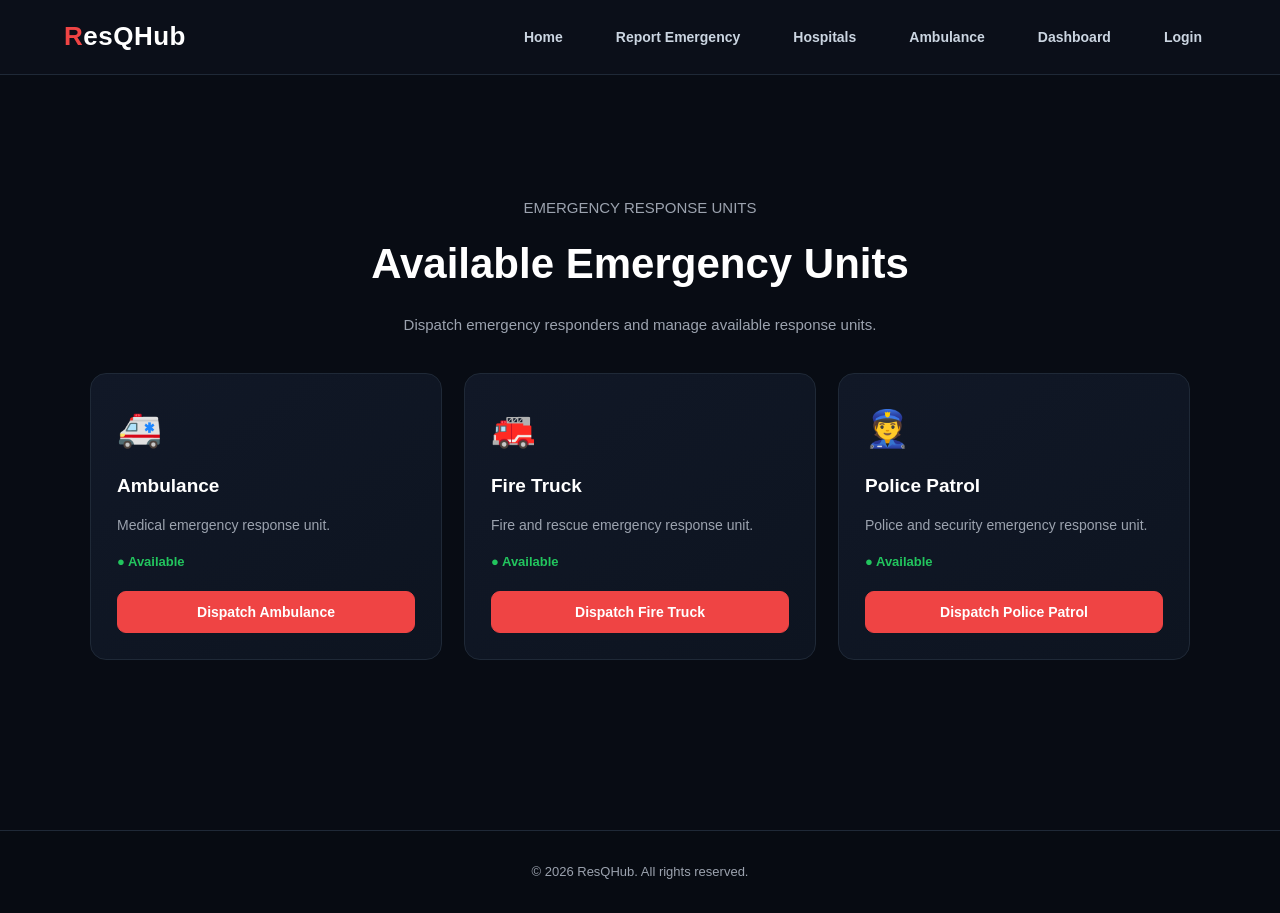
==== src/main/resources/static/ambulance.html @ dcc4bdd3 "Update ResQHub frontend UI" ====
<!DOCTYPE html>
<html lang="en">

<head>
    <meta charset="UTF-8">
    <meta name="viewport" content="width=device-width, initial-scale=1.0">

    <title>Emergency Units - ResQHub</title>

    <link rel="stylesheet" href="style.css">
</head>

<body>

    <!-- Navigation Bar -->
    <header>

        <h2>ResQHub</h2>

        <nav>
            <a href="index.html">Home</a>
            <a href="emergency.html">Report Emergency</a>
            <a href="hospital.html">Hospitals</a>
            <a href="ambulance.html">Ambulance</a>
            <a href="dashboard.html">Dashboard</a>
            <a href="login.html">Login</a>
        </nav>

    </header>


    <!-- Emergency Units -->

    <main>

        <section class="ambulance-page">

            <div class="ambulance-header">

                <p class="section-tag">
                    EMERGENCY RESPONSE UNITS
                </p>

                <h1>
                    Available Emergency Units
                </h1>

                <p>
                    Dispatch emergency responders and manage
                    available response units.
                </p>

            </div>


            <!-- Responder Cards -->

            <div class="ambulance-container">


                <!-- Ambulance -->

                <div class="ambulance-card">

                    <div class="ambulance-icon">
                        🚑
                    </div>

                    <h3>
                        Ambulance
                    </h3>

                    <p>
                        Medical emergency response unit.
                    </p>

                    <span class="unit-available">
                        ● Available
                    </span>

                    <button
                        class="request-btn"
                        onclick="dispatchResponder('AMBULANCE')">

                        Dispatch Ambulance

                    </button>

                </div>


                <!-- Fire Truck -->

                <div class="ambulance-card">

                    <div class="ambulance-icon">
                        🚒
                    </div>

                    <h3>
                        Fire Truck
                    </h3>

                    <p>
                        Fire and rescue emergency response unit.
                    </p>

                    <span class="unit-available">
                        ● Available
                    </span>

                    <button
                        class="request-btn"
                        onclick="dispatchResponder('FIRE_TRUCK')">

                        Dispatch Fire Truck

                    </button>

                </div>


                <!-- Police Patrol -->

                <div class="ambulance-card">

                    <div class="ambulance-icon">
                        👮
                    </div>

                    <h3>
                        Police Patrol
                    </h3>

                    <p>
                        Police and security emergency response unit.
                    </p>

                    <span class="unit-available">
                        ● Available
                    </span>

                    <button
                        class="request-btn"
                        onclick="dispatchResponder('POLICE_PATROL')">

                        Dispatch Police Patrol

                    </button>

                </div>


            </div>

        </section>

    </main>


    <!-- Footer -->

    <footer>

        <p>
            © 2026 ResQHub. All rights reserved.
        </p>

    </footer>


    <script>

        function dispatchResponder(responderType) {

            alert(
                responderType +
                " dispatch request submitted successfully!"
            );

        }

    </script>

</body>

</html>
---- src/main/resources/static/style.css ----
/* =========================================
   ResQHub - Professional Emergency UI
   ========================================= */

/* ---------- Basic Reset ---------- */

* {
    margin: 0;
    padding: 0;
    box-sizing: border-box;
}

html {
    scroll-behavior: smooth;
}

body {
    font-family: Arial, Helvetica, sans-serif;
    background: #080c14;
    color: #f3f4f6;
    line-height: 1.6;
}

/* ---------- Common Container ---------- */

.container {
    width: 90%;
    max-width: 1200px;
    margin: auto;
}

/* ---------- Navigation Bar ---------- */

header {
    background: #0b0f19;
    border-bottom: 1px solid #1f2937;
    padding: 16px 0;
    position: sticky;
    top: 0;
    z-index: 1000;
}

header h2 {
    color: #ffffff;
    font-size: 26px;
    font-weight: 800;
    letter-spacing: 0.5px;
}
header {
    background: #0b0f19;
    border-bottom: 1px solid #1f2937;
    padding: 16px 5%;
    position: sticky;
    top: 0;
    z-index: 1000;

    display: flex;
    align-items: center;
    justify-content: space-between;
    gap: 20px;
}
header h2::first-letter {
    color: #ef4444;
}

nav {
    display: flex;
    align-items: center;
    gap: 25px;
}
nav a {
    color: #cbd5e1;
    text-decoration: none;
    font-size: 14px;
    font-weight: 600;
    padding: 8px 14px;
    border-radius: 8px;
    transition: all 0.3s ease;
}

nav a:hover {
    color: #ffffff;
    background: rgba(239, 68, 68, 0.12);
}


/* ---------- Main Sections ---------- */

main,
section {
    padding: 50px 0;
}

/* ---------- Hero Section ---------- */

.hero {
    min-height: 560px;
    display: flex;
    align-items: center;
    background:
        radial-gradient(circle at 85% 20%, rgba(239, 68, 68, 0.18), transparent 30%),
        radial-gradient(circle at 10% 80%, rgba(239, 68, 68, 0.08), transparent 25%),
        #080c14;
    position: relative;
    overflow: hidden;
}
.hero h1 {
    font-size: 58px;
    line-height: 1.08;
    font-weight: 800;
    color: #ffffff;
    margin-bottom: 22px;
    letter-spacing: -1px;
}

.hero h1 span {
    color: #ef4444;
}

.hero p {
    color: #9ca3af;
    max-width: 650px;
    font-size: 17px;
    margin-bottom: 30px;
}

/* ---------- Buttons ---------- */

button,
.btn {
    display: inline-block;
    border: none;
    cursor: pointer;
    text-decoration: none;
    padding: 13px 24px;
    border-radius: 10px;
    font-weight: 700;
    font-size: 14px;
    transition: all 0.3s ease;
}

.btn-primary,
button {
    background: #dc2626;
    color: #ffffff;
}
.btn-primary:hover,
button:hover {
    background: #ef4444;
    transform: translateY(-3px);
    box-shadow: 0 8px 20px rgba(239, 68, 68, 0.25);
}

.btn-secondary {
    background: #ffffff;
    color: #111827;
}

.btn-secondary:hover {
    background: #e5e7eb;
    transform: translateY(-2px);
}

/* ---------- Cards ---------- */

.card {
    background: linear-gradient(145deg, #111827, #0d1420);
    border: 1px solid #1f2937;
    border-radius: 16px;
    padding: 26px;
    transition: all 0.3s ease;
}
.card:hover {
    transform: translateY(-6px);
    border-color: rgba(239, 68, 68, 0.5);
    box-shadow: 0 12px 35px rgba(0, 0, 0, 0.35);
}

.card h3 {
    color: #ffffff;
    margin-bottom: 10px;
}

.card p {
    color: #9ca3af;
}

/* ---------- Dashboard Cards ---------- */

.dashboard-grid {
    display: grid;
    grid-template-columns: repeat(4, 1fr);
    gap: 18px;
}

.stat-card {
    background: #111827;
    border: 1px solid #1f2937;
    border-left: 4px solid #ef4444;
    border-radius: 14px;
    padding: 20px;
}

.stat-card h4 {
    color: #9ca3af;
    font-size: 13px;
    text-transform: uppercase;
    margin-bottom: 8px;
}

.stat-card .number {
    color: #ffffff;
    font-size: 30px;
    font-weight: 800;
}

/* ---------- Emergency Status ---------- */

.status {
    display: inline-block;
    padding: 5px 12px;
    border-radius: 20px;
    font-size: 12px;
    font-weight: 700;
}

.status-available {
    background: rgba(16, 185, 129, 0.15);
    color: #34d399;
}

.status-busy {
    background: rgba(239, 68, 68, 0.15);
    color: #f87171;
}

.status-warning {
    background: rgba(234, 179, 8, 0.15);
    color: #facc15;
}

/* ---------- Forms ---------- */

form {
    background: #111827;
    border: 1px solid #1f2937;
    border-radius: 16px;
    padding: 25px;
}

label {
    display: block;
    color: #d1d5db;
    font-size: 14px;
    font-weight: 600;
    margin-bottom: 7px;
}

input,
select,
textarea {
    width: 100%;
    padding: 12px 14px;
    background: #0b1220;
    color: #ffffff;
    border: 1px solid #374151;
    border-radius: 10px;
    outline: none;
    font-size: 14px;
    margin-bottom: 16px;
}

input:focus,
select:focus,
textarea:focus {
    border-color: #ef4444;
    box-shadow: 0 0 0 2px rgba(239, 68, 68, 0.15);
}

textarea {
    min-height: 120px;
    resize: vertical;
}

/* ---------- Tables ---------- */

table {
    width: 100%;
    border-collapse: collapse;
    background: #111827;
    border-radius: 14px;
    overflow: hidden;
}

th {
    background: #1f2937;
    color: #ffffff;
    text-align: left;
    padding: 14px;
    font-size: 13px;
}

td {
    padding: 14px;
    color: #cbd5e1;
    border-top: 1px solid #1f2937;
}

/* ---------- Section Heading ---------- */

.section-title {
    text-align: center;
    margin-bottom: 35px;
}

.section-title h2 {
    color: #ffffff;
    font-size: 34px;
    font-weight: 800;
    margin-bottom: 12px;
    letter-spacing: -0.5px;
}

.section-title p {
    color: #9ca3af;
    max-width: 650px;
    margin: auto;
    font-size: 15px;
}


/* ---------- Footer ---------- */

footer {
    background: #070b12;
    border-top: 1px solid #1f2937;
    color: #9ca3af;
    text-align: center;
    padding: 30px 20px;
    margin-top: 50px;
}

footer p {
    font-size: 13px;
    line-height: 1.7;
}

/* ---------- Responsive Design ---------- */

@media (max-width: 900px) {

    .dashboard-grid {
        grid-template-columns: repeat(2, 1fr);
    }

    .hero h1 {
        font-size: 42px;
    }

    nav {
        gap: 15px;
    }
}

@media (max-width: 600px) {

    .container {
        width: 92%;
    }

    header {
        padding: 12px 0;
    }

    nav {
    flex-wrap: wrap;
    justify-content: center;
    gap: 8px;
    margin-top: 10px;
}

    .dashboard-grid {
        grid-template-columns: 1fr;
    }

    .hero {
        min-height: 420px;
    }

    .hero h1 {
        font-size: 36px;
    }

    .hero p {
        font-size: 15px;
    }

    .card,
    form {
        padding: 18px;
    }

    table {
        display: block;
        overflow-x: auto;
    }
}
/* ---------- Services Layout ---------- */

.service-container {
    display: grid;
    grid-template-columns: repeat(3, 1fr);
    gap: 22px;
    margin-top: 30px;
}
/* ---------- Service Cards ---------- */

.service-card {
    background: linear-gradient(145deg, #111827, #0d1420);
    border: 1px solid #1f2937;
    border-radius: 16px;
    padding: 26px;
    transition: all 0.3s ease;
}

.service-card:hover {
    transform: translateY(-6px);
    border-color: rgba(239, 68, 68, 0.5);
    box-shadow: 0 12px 35px rgba(0, 0, 0, 0.35);
}

.service-card h3 {
    color: #ffffff;
    font-size: 19px;
    margin: 14px 0 10px;
}

.service-card p {
    color: #9ca3af;
    font-size: 14px;
    line-height: 1.7;
    margin-bottom: 18px;
}

.service-card a {
    color: #ef4444;
    text-decoration: none;
    font-weight: 700;
    font-size: 14px;
}

.service-card a:hover {
    color: #ffffff;
}
/* ---------- Mobile Services ---------- */

@media (max-width: 600px) {

    .service-container {
        grid-template-columns: 1fr;
        gap: 16px;
    }

    .service-card {
        padding: 20px;
    }

}
/* ---------- Emergency Report Page ---------- */

.emergency-page {
    width: 90%;
    max-width: 900px;
    margin: 0 auto;
    padding: 70px 0;
}

.emergency-header {
    text-align: center;
    margin-bottom: 35px;
}

.emergency-header h1 {
    color: #ffffff;
    font-size: 42px;
    font-weight: 800;
    margin: 10px 0 15px;
}

.emergency-header p {
    color: #9ca3af;
    font-size: 15px;
    line-height: 1.7;
    max-width: 650px;
    margin: auto;
}

.emergency-form {
    background: linear-gradient(145deg, #111827, #0d1420);
    border: 1px solid #1f2937;
    border-radius: 18px;
    padding: 35px;
    box-shadow: 0 15px 40px rgba(0, 0, 0, 0.35);
}
/* ---------- Emergency Form Fields ---------- */

.emergency-form .form-group {
    margin-bottom: 22px;
}

.emergency-form label {
    display: block;
    color: #e5e7eb;
    font-size: 14px;
    font-weight: 600;
    margin-bottom: 8px;
}

.emergency-form input,
.emergency-form select,
.emergency-form textarea {
    width: 100%;
    padding: 13px 15px;
    background: #0b1220;
    color: #ffffff;
    border: 1px solid #263244;
    border-radius: 10px;
    outline: none;
    font-size: 14px;
    transition: all 0.3s ease;
}

.emergency-form input::placeholder,
.emergency-form textarea::placeholder {
    color: #6b7280;
}

.emergency-form input:focus,
.emergency-form select:focus,
.emergency-form textarea:focus {
    border-color: #ef4444;
    box-shadow: 0 0 0 3px rgba(239, 68, 68, 0.12);
}

.emergency-form textarea {
    resize: vertical;
    min-height: 120px;
}
/* ---------- Emergency Submit Button ---------- */

.emergency-btn {
    width: 100%;
    margin-top: 8px;
    padding: 14px 20px;
    background: #ef4444;
    color: #ffffff;
    border: none;
    border-radius: 10px;
    font-size: 15px;
    font-weight: 700;
    cursor: pointer;
    transition: all 0.3s ease;
}

.emergency-btn:hover {
    background: #dc2626;
    transform: translateY(-2px);
    box-shadow: 0 8px 20px rgba(239, 68, 68, 0.25);
}

.emergency-btn:active {
    transform: translateY(0);
}
/* ---------- Emergency Mobile Responsive ---------- */

@media (max-width: 600px) {

    .emergency-page {
        width: 92%;
        padding: 45px 0;
    }

    .emergency-header h1 {
        font-size: 32px;
    }

    .emergency-header p {
        font-size: 14px;
    }

    .emergency-form {
        padding: 22px;
        border-radius: 14px;
    }

    .emergency-form input,
    .emergency-form select,
    .emergency-form textarea {
        padding: 12px;
    }

    .emergency-btn {
        padding: 13px 15px;
        font-size: 14px;
    }
}
/* ---------- Hospital Page ---------- */

.hospital-page {
    width: 90%;
    max-width: 1100px;
    margin: 0 auto;
    padding: 70px 0;
}

.hospital-header {
    text-align: center;
    margin-bottom: 35px;
}

.hospital-header h1 {
    color: #ffffff;
    font-size: 42px;
    font-weight: 800;
    margin: 10px 0 15px;
}

.hospital-header p {
    color: #9ca3af;
    font-size: 15px;
    line-height: 1.7;
    max-width: 650px;
    margin: auto;
}
/* ---------- Hospital Search ---------- */

.hospital-search {
    display: flex;
    gap: 12px;
    max-width: 750px;
    margin: 0 auto 35px;
}

.hospital-search input {
    flex: 1;
    padding: 14px 16px;
    background: #0b1220;
    color: #ffffff;
    border: 1px solid #263244;
    border-radius: 10px;
    outline: none;
    font-size: 14px;
    transition: all 0.3s ease;
}

.hospital-search input::placeholder {
    color: #6b7280;
}

.hospital-search input:focus {
    border-color: #ef4444;
    box-shadow: 0 0 0 3px rgba(239, 68, 68, 0.12);
}

.hospital-search button {
    padding: 14px 25px;
    background: #ef4444;
    color: #ffffff;
    border: none;
    border-radius: 10px;
    font-weight: 700;
    cursor: pointer;
    transition: all 0.3s ease;
}

.hospital-search button:hover {
    background: #dc2626;
    transform: translateY(-2px);
}
/* ---------- Hospital Cards ---------- */

.hospital-container {
    display: grid;
    grid-template-columns: repeat(3, 1fr);
    gap: 22px;
}

.hospital-card {
    background: linear-gradient(145deg, #111827, #0d1420);
    border: 1px solid #1f2937;
    border-radius: 16px;
    padding: 26px;
    transition: all 0.3s ease;
}

.hospital-card:hover {
    transform: translateY(-6px);
    border-color: rgba(239, 68, 68, 0.5);
    box-shadow: 0 12px 35px rgba(0, 0, 0, 0.35);
}

.hospital-icon {
    font-size: 36px;
    margin-bottom: 14px;
}

.hospital-card h3 {
    color: #ffffff;
    font-size: 19px;
    margin-bottom: 12px;
}

.hospital-card p {
    color: #9ca3af;
    font-size: 14px;
    margin-bottom: 8px;
    line-height: 1.6;
}
/* ---------- Hospital Status & Button ---------- */

.available,
.limited {
    display: inline-block;
    margin-top: 8px;
    margin-bottom: 18px;
    font-size: 13px;
    font-weight: 700;
}

.available {
    color: #22c55e;
}

.limited {
    color: #f59e0b;
}

.hospital-btn {
    width: 100%;
    padding: 12px 18px;
    background: #1f2937;
    color: #ffffff;
    border: 1px solid #374151;
    border-radius: 9px;
    font-size: 14px;
    font-weight: 700;
    cursor: pointer;
    transition: all 0.3s ease;
}

.hospital-btn:hover {
    background: #ef4444;
    border-color: #ef4444;
    transform: translateY(-2px);
}
/* ---------- Hospital Mobile Responsive ---------- */

@media (max-width: 600px) {

    .hospital-page {
        width: 92%;
        padding: 45px 0;
    }

    .hospital-header h1 {
        font-size: 32px;
    }

    .hospital-header p {
        font-size: 14px;
    }

    .hospital-search {
        flex-direction: column;
        gap: 10px;
    }

    .hospital-search button {
        width: 100%;
    }

    .hospital-container {
        grid-template-columns: 1fr;
        gap: 16px;
    }

    .hospital-card {
        padding: 22px;
    }
}
/* ---------- Ambulance Page ---------- */

.ambulance-page {
    width: 90%;
    max-width: 1100px;
    margin: 0 auto;
    padding: 70px 0;
}

.ambulance-header {
    text-align: center;
    margin-bottom: 35px;
}

.ambulance-header h1 {
    color: #ffffff;
    font-size: 42px;
    font-weight: 800;
    margin: 10px 0 15px;
}

.ambulance-header p {
    color: #9ca3af;
    font-size: 15px;
    line-height: 1.7;
    max-width: 650px;
    margin: auto;
}
/* ---------- Ambulance Cards ---------- */

.ambulance-container {
    display: grid;
    grid-template-columns: repeat(3, 1fr);
    gap: 22px;
}

.ambulance-card {
    background: linear-gradient(145deg, #111827, #0d1420);
    border: 1px solid #1f2937;
    border-radius: 16px;
    padding: 26px;
    transition: all 0.3s ease;
}

.ambulance-card:hover {
    transform: translateY(-6px);
    border-color: rgba(239, 68, 68, 0.5);
    box-shadow: 0 12px 35px rgba(0, 0, 0, 0.35);
}

.ambulance-icon {
    font-size: 36px;
    margin-bottom: 14px;
}

.ambulance-card h3 {
    color: #ffffff;
    font-size: 19px;
    margin-bottom: 12px;
}

.ambulance-card p {
    color: #9ca3af;
    font-size: 14px;
    margin-bottom: 8px;
    line-height: 1.6;
}
/* ---------- Ambulance Status & Buttons ---------- */

.unit-available,
.unit-busy {
    display: inline-block;
    margin-top: 8px;
    margin-bottom: 18px;
    font-size: 13px;
    font-weight: 700;
}

.unit-available {
    color: #22c55e;
}

.unit-busy {
    color: #ef4444;
}

.request-btn,
.ambulance-card button:disabled {
    width: 100%;
    padding: 12px 18px;
    border-radius: 9px;
    font-size: 14px;
    font-weight: 700;
}

.request-btn {
    background: #ef4444;
    color: #ffffff;
    border: 1px solid #ef4444;
    cursor: pointer;
    transition: all 0.3s ease;
}

.request-btn:hover {
    background: #dc2626;
    border-color: #dc2626;
    transform: translateY(-2px);
    box-shadow: 0 8px 20px rgba(239, 68, 68, 0.2);
}

.ambulance-card button:disabled {
    background: #1f2937;
    color: #6b7280;
    border: 1px solid #374151;
    cursor: not-allowed;
}
/* ---------- Ambulance Mobile Responsive ---------- */

@media (max-width: 600px) {

    .ambulance-page {
        width: 92%;
        padding: 45px 0;
    }

    .ambulance-header h1 {
        font-size: 32px;
    }

    .ambulance-header p {
        font-size: 14px;
    }

    .ambulance-container {
        grid-template-columns: 1fr;
        gap: 16px;
    }

    .ambulance-card {
        padding: 22px;
    }
}
/* ---------- Login Page ---------- */

.login-page {
    width: 90%;
    max-width: 500px;
    margin: 0 auto;
    padding: 70px 0;
}

.login-header {
    text-align: center;
    margin-bottom: 30px;
}

.login-header h1 {
    color: #ffffff;
    font-size: 42px;
    font-weight: 800;
    margin: 10px 0 15px;
}

.login-header p {
    color: #9ca3af;
    font-size: 15px;
    line-height: 1.7;
}

.login-form {
    background: linear-gradient(145deg, #111827, #0d1420);
    border: 1px solid #1f2937;
    border-radius: 18px;
    padding: 35px;
    box-shadow: 0 15px 40px rgba(0, 0, 0, 0.35);
}
/* ---------- Login Form Fields ---------- */

.login-form .form-group {
    margin-bottom: 20px;
}

.login-form label {
    display: block;
    color: #e5e7eb;
    font-size: 14px;
    font-weight: 600;
    margin-bottom: 8px;
}

.login-form input {
    width: 100%;
    padding: 13px 15px;
    background: #0b1220;
    color: #ffffff;
    border: 1px solid #263244;
    border-radius: 10px;
    outline: none;
    font-size: 14px;
    transition: all 0.3s ease;
}

.login-form input::placeholder {
    color: #6b7280;
}

.login-form input:focus {
    border-color: #ef4444;
    box-shadow: 0 0 0 3px rgba(239, 68, 68, 0.12);
}
/* ---------- Login Button ---------- */

.login-btn {
    width: 100%;
    padding: 14px 20px;
    margin-top: 5px;
    background: #ef4444;
    color: #ffffff;
    border: none;
    border-radius: 10px;
    font-size: 15px;
    font-weight: 700;
    cursor: pointer;
    transition: all 0.3s ease;
}

.login-btn:hover {
    background: #dc2626;
    transform: translateY(-2px);
    box-shadow: 0 8px 20px rgba(239, 68, 68, 0.25);
}

.login-btn:active {
    transform: translateY(0);
}

/* ---------- Register Link ---------- */

.login-footer {
    text-align: center;
    margin-top: 20px;
    color: #9ca3af;
    font-size: 14px;
}

.login-footer a {
    color: #ef4444;
    text-decoration: none;
    font-weight: 700;
}

.login-footer a:hover {
    text-decoration: underline;
}
/* ---------- Login Mobile Responsive ---------- */

@media (max-width: 600px) {

    .login-page {
        width: 92%;
        padding: 45px 0;
    }

    .login-header h1 {
        font-size: 32px;
    }

    .login-header p {
        font-size: 14px;
    }

    .login-form {
        padding: 22px;
        border-radius: 14px;
    }

    .login-form input {
        padding: 12px;
    }

    .login-btn {
        padding: 13px 15px;
    }
}
/* ---------- Dashboard Page ---------- */

.dashboard-page {
    width: 90%;
    max-width: 1200px;
    margin: 0 auto;
    padding: 60px 0;
}

.dashboard-header {
    margin-bottom: 35px;
}

.dashboard-header h1 {
    color: #ffffff;
    font-size: 42px;
    font-weight: 800;
    margin: 10px 0 15px;
}

.dashboard-header p {
    color: #9ca3af;
    font-size: 15px;
    line-height: 1.7;
    max-width: 700px;
}
/* ---------- Dashboard Statistics ---------- */

.dashboard-grid {
    display: grid;
    grid-template-columns: repeat(4, 1fr);
    gap: 20px;
    margin-bottom: 40px;
}

.stat-card {
    background: linear-gradient(145deg, #111827, #0d1420);
    border: 1px solid #1f2937;
    border-radius: 16px;
    padding: 24px;
    transition: all 0.3s ease;
}

.stat-card:hover {
    transform: translateY(-5px);
    border-color: rgba(239, 68, 68, 0.5);
    box-shadow: 0 12px 30px rgba(0, 0, 0, 0.3);
}

.stat-card h4 {
    color: #9ca3af;
    font-size: 14px;
    font-weight: 600;
    margin-bottom: 12px;
}

.stat-card .number {
    color: #ffffff;
    font-size: 34px;
    font-weight: 800;
}
/* ---------- Dashboard Status Badges ---------- */

.dashboard-table .status {
    display: inline-block;
    padding: 5px 10px;
    border-radius: 20px;
    font-size: 12px;
    font-weight: 700;
}

.dashboard-table .status-busy {
    color: #ef4444;
    background: rgba(239, 68, 68, 0.12);
}

.dashboard-table .status-warning {
    color: #f59e0b;
    background: rgba(245, 158, 11, 0.12);
}

.dashboard-table .status-available {
    color: #22c55e;
    background: rgba(34, 197, 94, 0.12);
}
/* ---------- Dashboard Mobile Responsive ---------- */

@media (max-width: 900px) {

    .dashboard-grid {
        grid-template-columns: repeat(2, 1fr);
    }

    .dashboard-header h1 {
        font-size: 36px;
    }
}

@media (max-width: 600px) {

    .dashboard-page {
        width: 92%;
        padding: 45px 0;
    }

    .dashboard-header h1 {
        font-size: 30px;
    }

    .dashboard-header p {
        font-size: 14px;
    }

    .dashboard-grid {
        grid-template-columns: 1fr;
        gap: 16px;
    }

    .stat-card {
        padding: 20px;
    }

    .dashboard-section {
        padding: 20px;
    }

    .dashboard-section h2 {
        font-size: 20px;
    }

    .dashboard-table {
        overflow-x: auto;
    }
}
/* ---------- Dashboard Notifications ---------- */

.notification-section {
    margin-top: 25px;
}

.notification-list {
    display: flex;
    flex-direction: column;
    gap: 14px;
}

.notification-item {
    display: flex;
    align-items: center;
    gap: 16px;
    padding: 16px;
    background: #0b1220;
    border: 1px solid #1f2937;
    border-radius: 12px;
    transition: all 0.3s ease;
}

.notification-item:hover {
    border-color: rgba(239, 68, 68, 0.4);
    transform: translateX(4px);
}

.notification-icon {
    width: 44px;
    height: 44px;
    display: flex;
    align-items: center;
    justify-content: center;
    background: rgba(239, 68, 68, 0.12);
    border-radius: 10px;
    font-size: 21px;
    flex-shrink: 0;
}

.notification-content h4 {
    color: #ffffff;
    font-size: 15px;
    margin-bottom: 4px;
}

.notification-content p {
    color: #9ca3af;
    font-size: 13px;
    margin-bottom: 4px;
}

.notification-content span {
    color: #6b7280;
    font-size: 12px;
}

/* ---------- Notification Mobile ---------- */

@media (max-width: 600px) {

    .notification-item {
        align-items: flex-start;
        padding: 14px;
    }

    .notification-icon {
        width: 40px;
        height: 40px;
        font-size: 19px;
    }

    .notification-content h4 {
        font-size: 14px;
    }

    .notification-content p {
        font-size: 12px;
    }
}
/* ---------- Incident Status Badges ---------- */

.dashboard-table .status {
    min-width: 80px;
    text-align: center;
    border: 1px solid transparent;
}

.dashboard-table .status-busy {
    border-color: rgba(239, 68, 68, 0.25);
}

.dashboard-table .status-warning {
    border-color: rgba(245, 158, 11, 0.25);
}

.dashboard-table .status-available {
    border-color: rgba(34, 197, 94, 0.25);
}
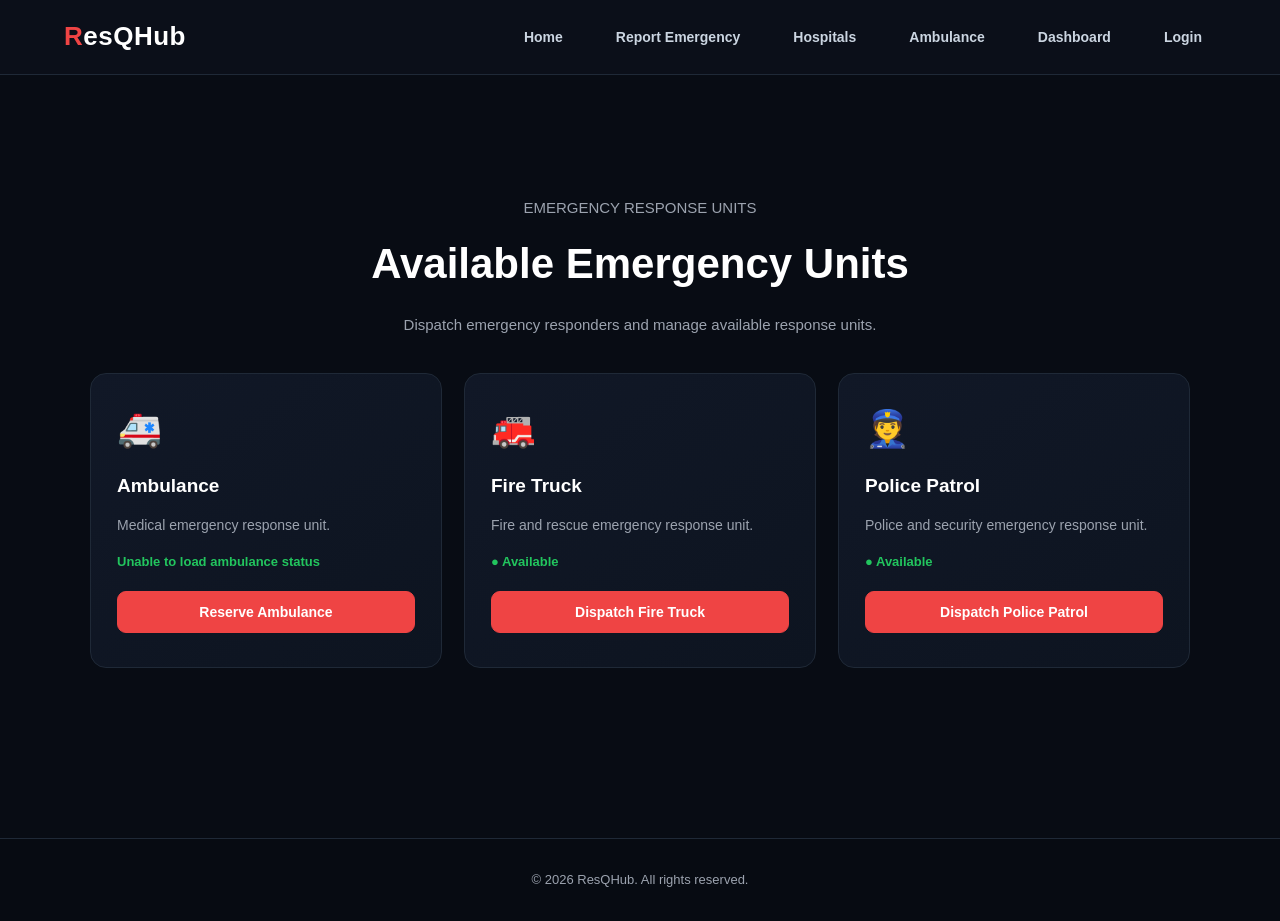
==== commit 6748db71: "Integrate frontend with backend APIs and prepare demo" ====
--- a/src/main/resources/static/ambulance.html
+++ b/src/main/resources/static/ambulance.html
@@ -10,7 +10,7 @@
     <link rel="stylesheet" href="style.css">
 </head>
 
-<body>
+<body onload="loadResourceStatus()">
 
     <!-- Navigation Bar -->
     <header>
@@ -74,35 +74,67 @@
                         Medical emergency response unit.
                     </p>
 
+                    <span class="unit-available" id="ambulance-status">
+                        ● Available
+                    </span>
+
+                    <button id="reserve-ambulance-btn"
+                        class="request-btn"
+                        onclick="reserveAmbulance()">
+
+                        Reserve Ambulance
+
+                    </button>
+                    <p id="resource-message" role="status"></p>
+
+                </div>
+
+
+                <!-- Fire Truck -->
+
+                <div class="ambulance-card">
+
+                    <div class="ambulance-icon">
+                        🚒
+                    </div>
+
+                    <h3>
+                        Fire Truck
+                    </h3>
+
+                    <p>
+                        Fire and rescue emergency response unit.
+                    </p>
+
                     <span class="unit-available">
                         ● Available
                     </span>
 
                     <button
                         class="request-btn"
-                        onclick="dispatchResponder('AMBULANCE')">
-
-                        Dispatch Ambulance
+                        onclick="dispatchResponder('FIRE_TRUCK')">
+
+                        Dispatch Fire Truck
 
                     </button>
 
                 </div>
 
 
-                <!-- Fire Truck -->
+                <!-- Police Patrol -->
 
                 <div class="ambulance-card">
 
                     <div class="ambulance-icon">
-                        🚒
+                        👮
                     </div>
 
                     <h3>
-                        Fire Truck
+                        Police Patrol
                     </h3>
 
                     <p>
-                        Fire and rescue emergency response unit.
+                        Police and security emergency response unit.
                     </p>
 
                     <span class="unit-available">
@@ -111,37 +143,6 @@
 
                     <button
                         class="request-btn"
-                        onclick="dispatchResponder('FIRE_TRUCK')">
-
-                        Dispatch Fire Truck
-
-                    </button>
-
-                </div>
-
-
-                <!-- Police Patrol -->
-
-                <div class="ambulance-card">
-
-                    <div class="ambulance-icon">
-                        👮
-                    </div>
-
-                    <h3>
-                        Police Patrol
-                    </h3>
-
-                    <p>
-                        Police and security emergency response unit.
-                    </p>
-
-                    <span class="unit-available">
-                        ● Available
-                    </span>
-
-                    <button
-                        class="request-btn"
                         onclick="dispatchResponder('POLICE_PATROL')">
 
                         Dispatch Police Patrol
@@ -170,6 +171,39 @@
 
 
     <script>
+
+        async function loadResourceStatus() {
+            const status = document.getElementById("ambulance-status");
+            try {
+                const response = await fetch("/api/resources/status");
+                if (!response.ok) throw new Error();
+                status.textContent = "Available: " + await response.text();
+            } catch (error) {
+                status.textContent = "Unable to load ambulance status";
+            }
+        }
+
+        async function reserveAmbulance() {
+            const status = document.getElementById("ambulance-status");
+            const message = document.getElementById("resource-message");
+            const reserveButton = document.getElementById("reserve-ambulance-btn");
+            reserveButton.disabled = true;
+            message.textContent = "Requesting ambulance...";
+            try {
+                const response = await fetch("/api/resources/reserve?requester=Emergency%20Dashboard", {
+                    method: "POST"
+                });
+                const result = await response.text();
+                message.textContent = result;
+                message.style.color = response.ok && result.startsWith("SUCCESS") ? "#22c55e" : "#ef4444";
+                loadResourceStatus();
+            } catch (error) {
+                message.textContent = "Unable to reserve ambulance.";
+                message.style.color = "#ef4444";
+            } finally {
+                reserveButton.disabled = false;
+            }
+        }
 
         function dispatchResponder(responderType) {
 
@@ -184,4 +218,4 @@
 
 </body>
 
-</html>+</html>
--- a/src/main/resources/static/style.css
+++ b/src/main/resources/static/style.css
@@ -138,11 +138,20 @@
     font-size: 14px;
     transition: all 0.3s ease;
 }
+button:hover,
+.btn:hover {
+    background: #b91c1c;
+    transform: translateY(-2px);
+    box-shadow: 0 8px 20px rgba(220, 38, 38, 0.25);
+}
 
 .btn-primary,
 button {
     background: #dc2626;
     color: #ffffff;
+}
+.btn-primary {
+    box-shadow: 0 6px 18px rgba(220, 38, 38, 0.25);
 }
 .btn-primary:hover,
 button:hover {
@@ -1305,3 +1314,43 @@
 .dashboard-table .status-available {
     border-color: rgba(34, 197, 94, 0.25);
 }
+/* ---------- Hero Buttons ---------- */
+
+.hero-buttons {
+    display: flex;
+    gap: 15px;
+    margin-top: 25px;
+}
+
+.primary-btn,
+.secondary-btn {
+    display: inline-block;
+    padding: 13px 24px;
+    border-radius: 10px;
+    font-weight: 700;
+    font-size: 14px;
+    text-decoration: none;
+    cursor: pointer;
+    transition: all 0.3s ease;
+}
+
+.primary-btn {
+    background: #dc2626;
+    color: #ffffff;
+}
+
+.primary-btn:hover {
+    background: #ef4444;
+    transform: translateY(-3px);
+    box-shadow: 0 8px 20px rgba(239, 68, 68, 0.25);
+}
+
+.secondary-btn {
+    background: #ffffff;
+    color: #111827;
+}
+
+.secondary-btn:hover {
+    background: #e5e7eb;
+    transform: translateY(-2px);
+}
